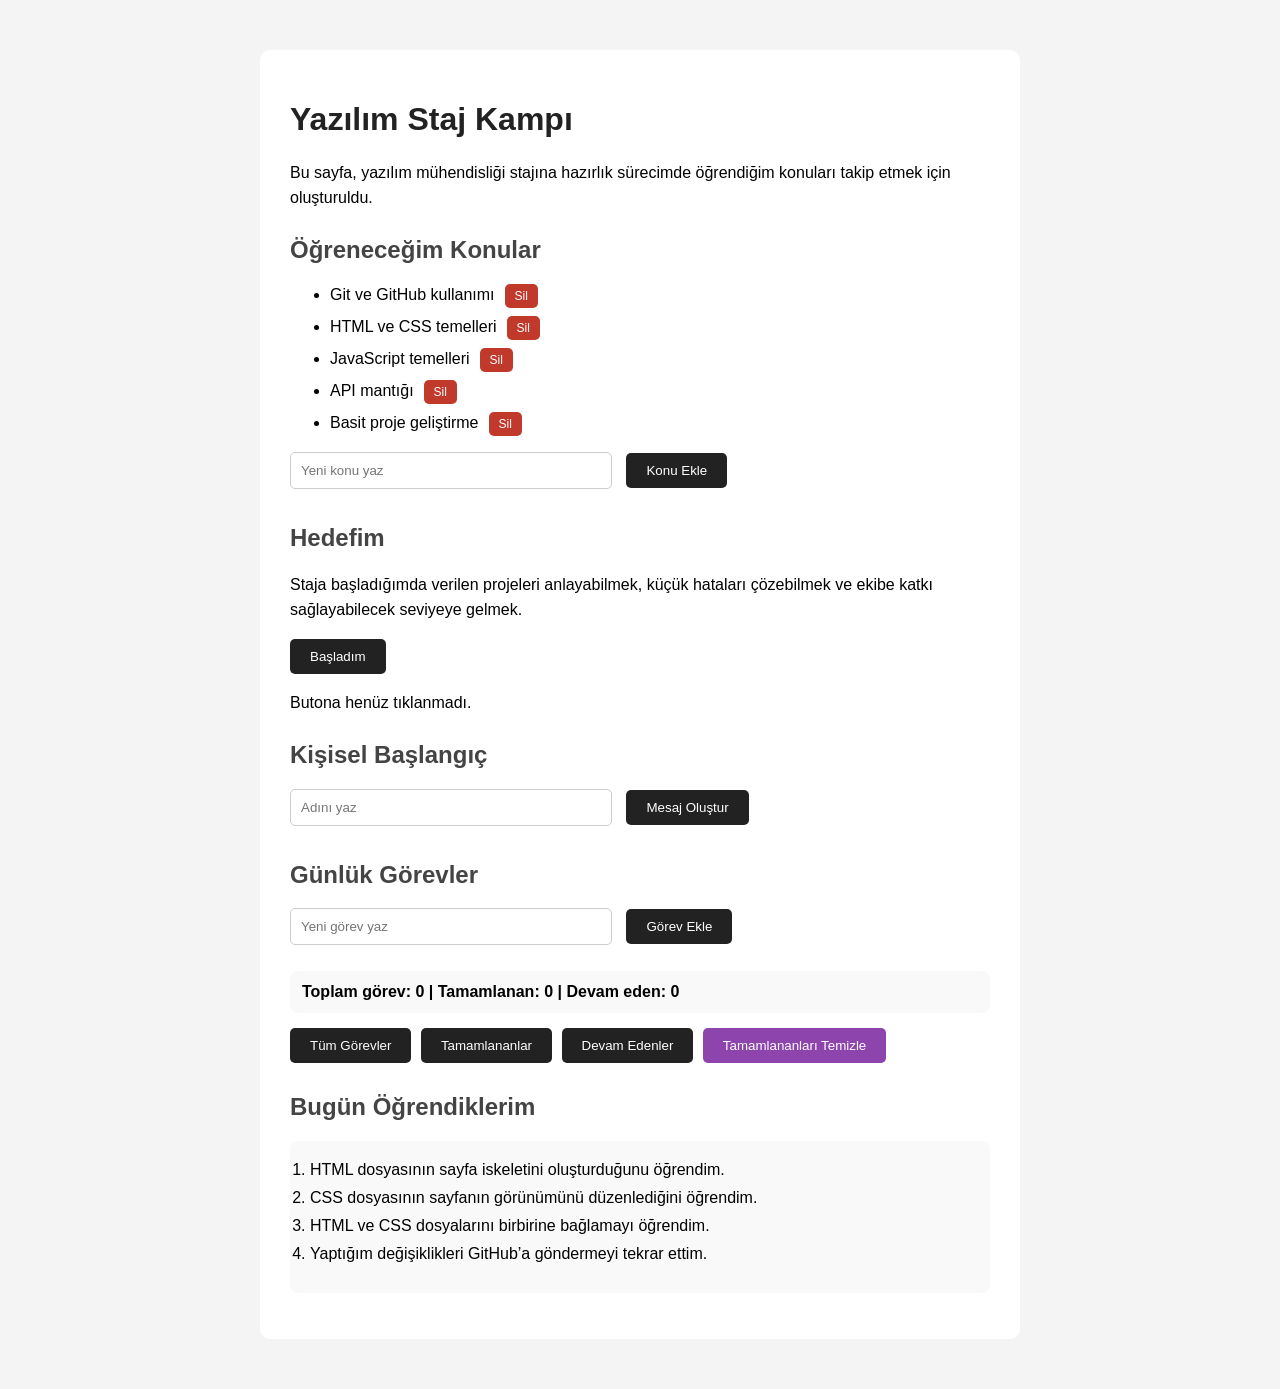
==== index.html @ 20e6ebf1 "tamamlanan gorevleri temizleme eklendi" ====
<!DOCTYPE html>
<html lang="tr">
<head>
  <meta charset="UTF-8">
  <meta name="viewport" content="width=device-width, initial-scale=1.0">
  <title>Yazılım Staj Kampı</title>
  <link rel="stylesheet" href="style.css">
</head>
<body>

  <div class="container">
    <h1>Yazılım Staj Kampı</h1>

    <p>
      Bu sayfa, yazılım mühendisliği stajına hazırlık sürecimde öğrendiğim konuları takip etmek için oluşturuldu.
    </p>

    <h2>Öğreneceğim Konular</h2>

    <ul id="konuListesi">
      <li>Git ve GitHub kullanımı</li>
      <li>HTML ve CSS temelleri</li>
      <li>JavaScript temelleri</li>
      <li>API mantığı</li>
      <li>Basit proje geliştirme</li>
    </ul>

    <input id="konuInput" type="text" placeholder="Yeni konu yaz">

    <button id="konuBtn">Konu Ekle</button>

    <p id="konuUyari"></p>

    <h2>Hedefim</h2>

    <p>
      Staja başladığımda verilen projeleri anlayabilmek, küçük hataları çözebilmek ve ekibe katkı sağlayabilecek seviyeye gelmek.
    </p>

    <button id="baslaBtn">Başladım</button>

    <p id="mesaj"></p>

    <p id="sayac">Butona henüz tıklanmadı.</p>

    <h2>Kişisel Başlangıç</h2>

    <input id="isimInput" type="text" placeholder="Adını yaz">

    <button id="isimBtn">Mesaj Oluştur</button>

    <p id="karsilama"></p>

    <h2>Günlük Görevler</h2>

    <input id="gorevInput" type="text" placeholder="Yeni görev yaz">

    <button id="gorevBtn">Görev Ekle</button>

    <p id="gorevUyari"></p>

    <div id="gorevOzeti" class="gorev-ozeti">
      Toplam görev: 0 | Tamamlanan: 0 | Devam eden: 0
    </div>

    <div class="filtreler">
      <button id="tumGorevlerBtn">Tüm Görevler</button>
      <button id="tamamlananGorevlerBtn">Tamamlananlar</button>
      <button id="devamEdenGorevlerBtn">Devam Edenler</button>
      <button id="tamamlananlariTemizleBtn">Tamamlananları Temizle</button>
    </div>

    <ul id="gorevListesi"></ul>

    <h2>Bugün Öğrendiklerim</h2>

    <ol>
      <li>HTML dosyasının sayfa iskeletini oluşturduğunu öğrendim.</li>
      <li>CSS dosyasının sayfanın görünümünü düzenlediğini öğrendim.</li>
      <li>HTML ve CSS dosyalarını birbirine bağlamayı öğrendim.</li>
      <li>Yaptığım değişiklikleri GitHub’a göndermeyi tekrar ettim.</li>
    </ol>
  </div>

  <script src="script.js"></script>
</body>
</html>
---- style.css ----
body {
  font-family: Arial, sans-serif;
  background-color: #f4f4f4;
  margin: 0;
  padding: 0;
}

.container {
  width: 80%;
  max-width: 700px;
  margin: 50px auto;
  background-color: white;
  padding: 30px;
  border-radius: 10px;
}

h1 {
  color: #222;
}

h2 {
  color: #444;
  margin-top: 25px;
}

p {
  line-height: 1.6;
}

li {
  margin-bottom: 8px;
}

button {
  padding: 10px 20px;
  border: none;
  background-color: #222;
  color: white;
  border-radius: 5px;
  cursor: pointer;
}

button:hover {
  opacity: 0.9;
}

ol {
  background-color: #f9f9f9;
  padding: 20px;
  border-radius: 8px;
}

ol li {
  margin-bottom: 10px;
}

input {
  padding: 10px;
  width: 70%;
  max-width: 300px;
  border: 1px solid #ccc;
  border-radius: 5px;
  margin-right: 10px;
  margin-bottom: 10px;
}

.silBtn {
  margin-left: 10px;
  padding: 5px 10px;
  background-color: #c0392b;
  color: white;
  font-size: 12px;
}

.tamamlandi {
  text-decoration: line-through;
  color: gray;
}

.gorevBtn {
  margin-left: 10px;
  padding: 5px 10px;
  font-size: 12px;
}

.filtreler {
  margin-top: 15px;
  margin-bottom: 15px;
}

.filtreler button {
  margin-right: 5px;
  margin-bottom: 5px;
}

.gorev-ozeti {
  background-color: #f9f9f9;
  padding: 12px;
  border-radius: 8px;
  margin-top: 10px;
  margin-bottom: 10px;
  font-weight: bold;
}

#tamamlananlariTemizleBtn {
  background-color: #8e44ad;
}
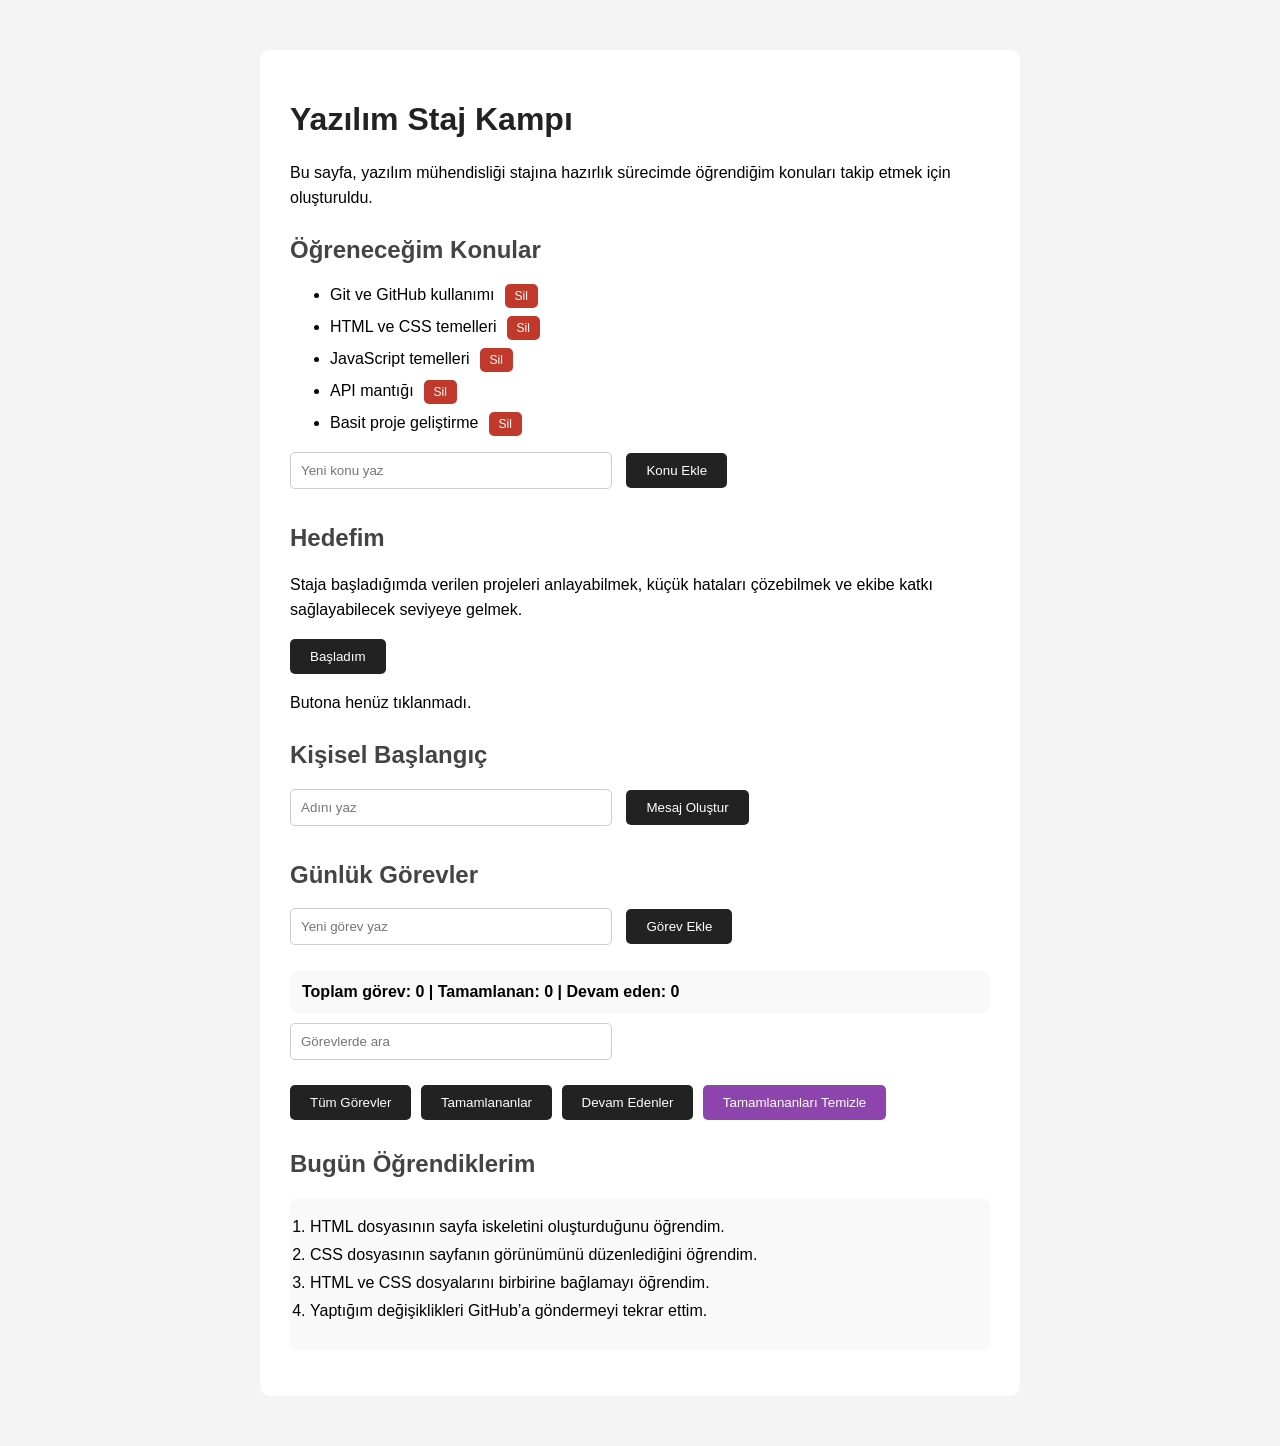
==== commit 2c174985: "gorev arama ozelligi eklendi" ====
--- a/index.html
+++ b/index.html
@@ -63,6 +63,8 @@
       Toplam görev: 0 | Tamamlanan: 0 | Devam eden: 0
     </div>
 
+    <input id="aramaInput" type="text" placeholder="Görevlerde ara">
+
     <div class="filtreler">
       <button id="tumGorevlerBtn">Tüm Görevler</button>
       <button id="tamamlananGorevlerBtn">Tamamlananlar</button>
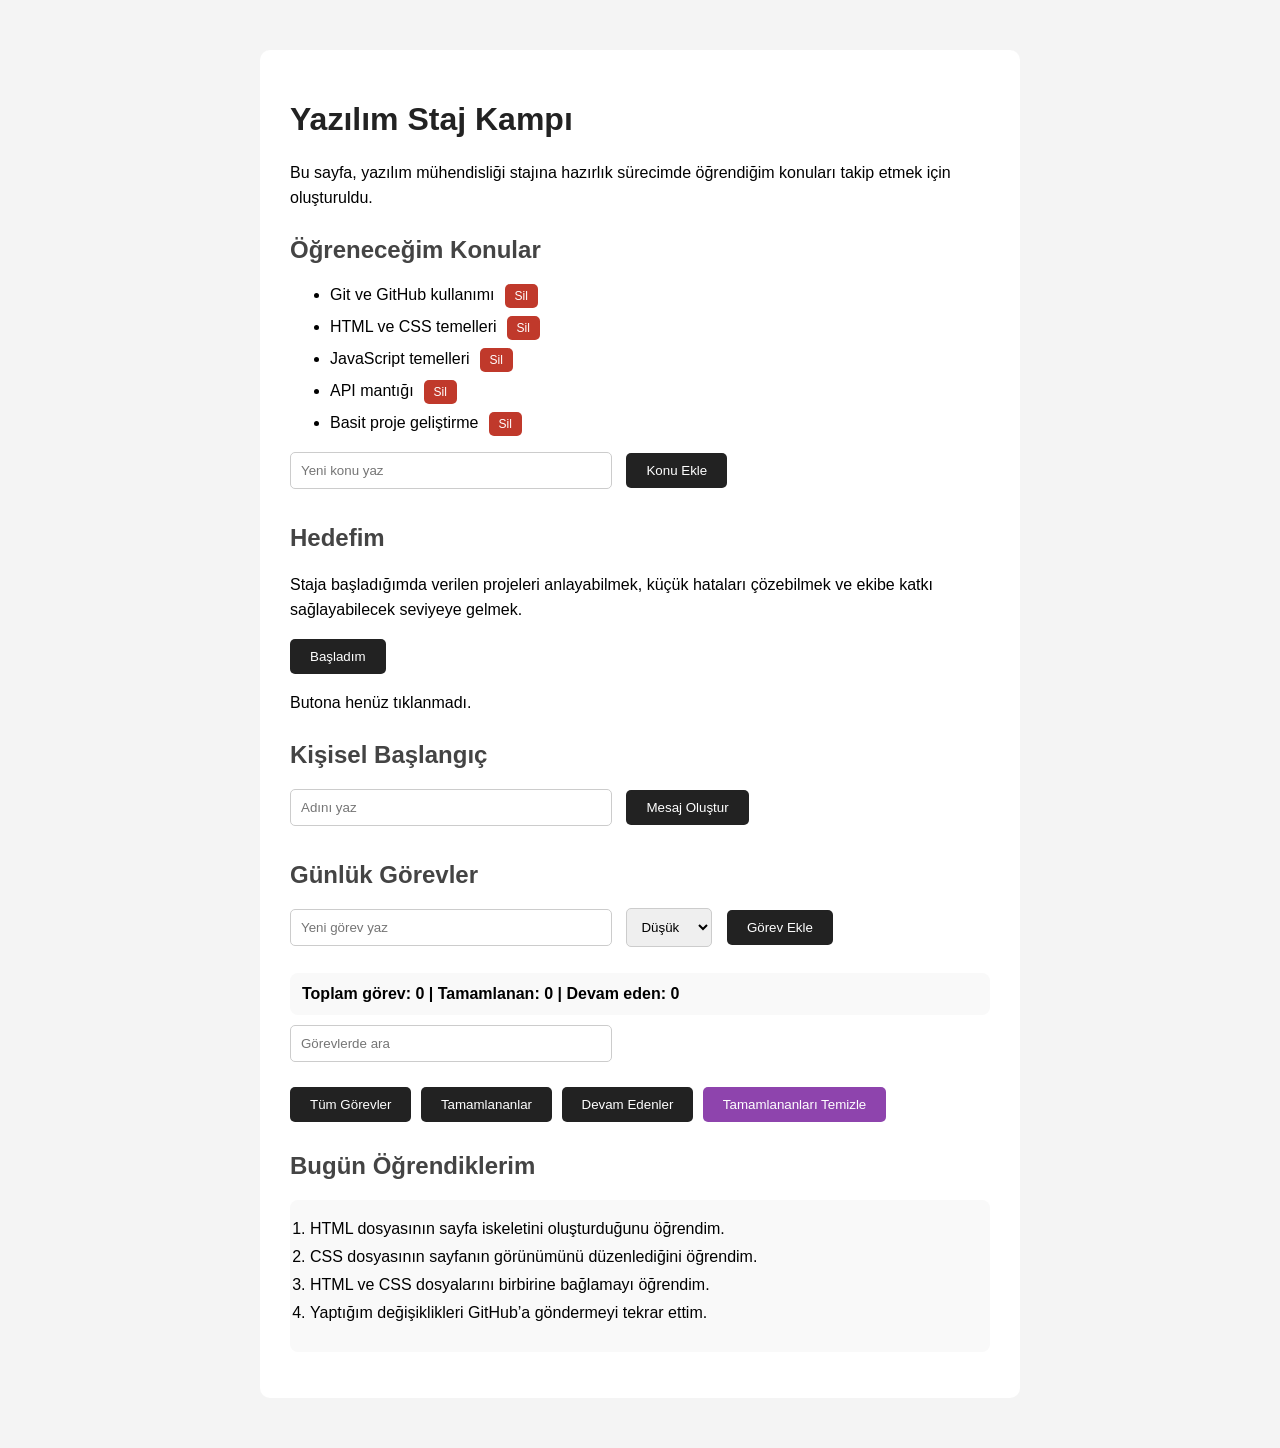
==== commit f265274b: "gorevlere oncelik eklendi" ====
--- a/index.html
+++ b/index.html
@@ -55,6 +55,12 @@
 
     <input id="gorevInput" type="text" placeholder="Yeni görev yaz">
 
+    <select id="oncelikSelect">
+      <option value="dusuk">Düşük</option>
+      <option value="orta">Orta</option>
+      <option value="yuksek">Yüksek</option>
+    </select>
+
     <button id="gorevBtn">Görev Ekle</button>
 
     <p id="gorevUyari"></p>
--- a/style.css
+++ b/style.css
@@ -64,6 +64,14 @@
   margin-bottom: 10px;
 }
 
+select {
+  padding: 10px;
+  border: 1px solid #ccc;
+  border-radius: 5px;
+  margin-right: 10px;
+  margin-bottom: 10px;
+}
+
 .silBtn {
   margin-left: 10px;
   padding: 5px 10px;
@@ -104,4 +112,27 @@
 
 #tamamlananlariTemizleBtn {
   background-color: #8e44ad;
+}
+
+.oncelik {
+  margin-left: 8px;
+  padding: 3px 7px;
+  border-radius: 5px;
+  font-size: 12px;
+  font-weight: bold;
+}
+
+.dusuk {
+  background-color: #d5f5e3;
+  color: #1e8449;
+}
+
+.orta {
+  background-color: #fcf3cf;
+  color: #b7950b;
+}
+
+.yuksek {
+  background-color: #fadbd8;
+  color: #c0392b;
 }
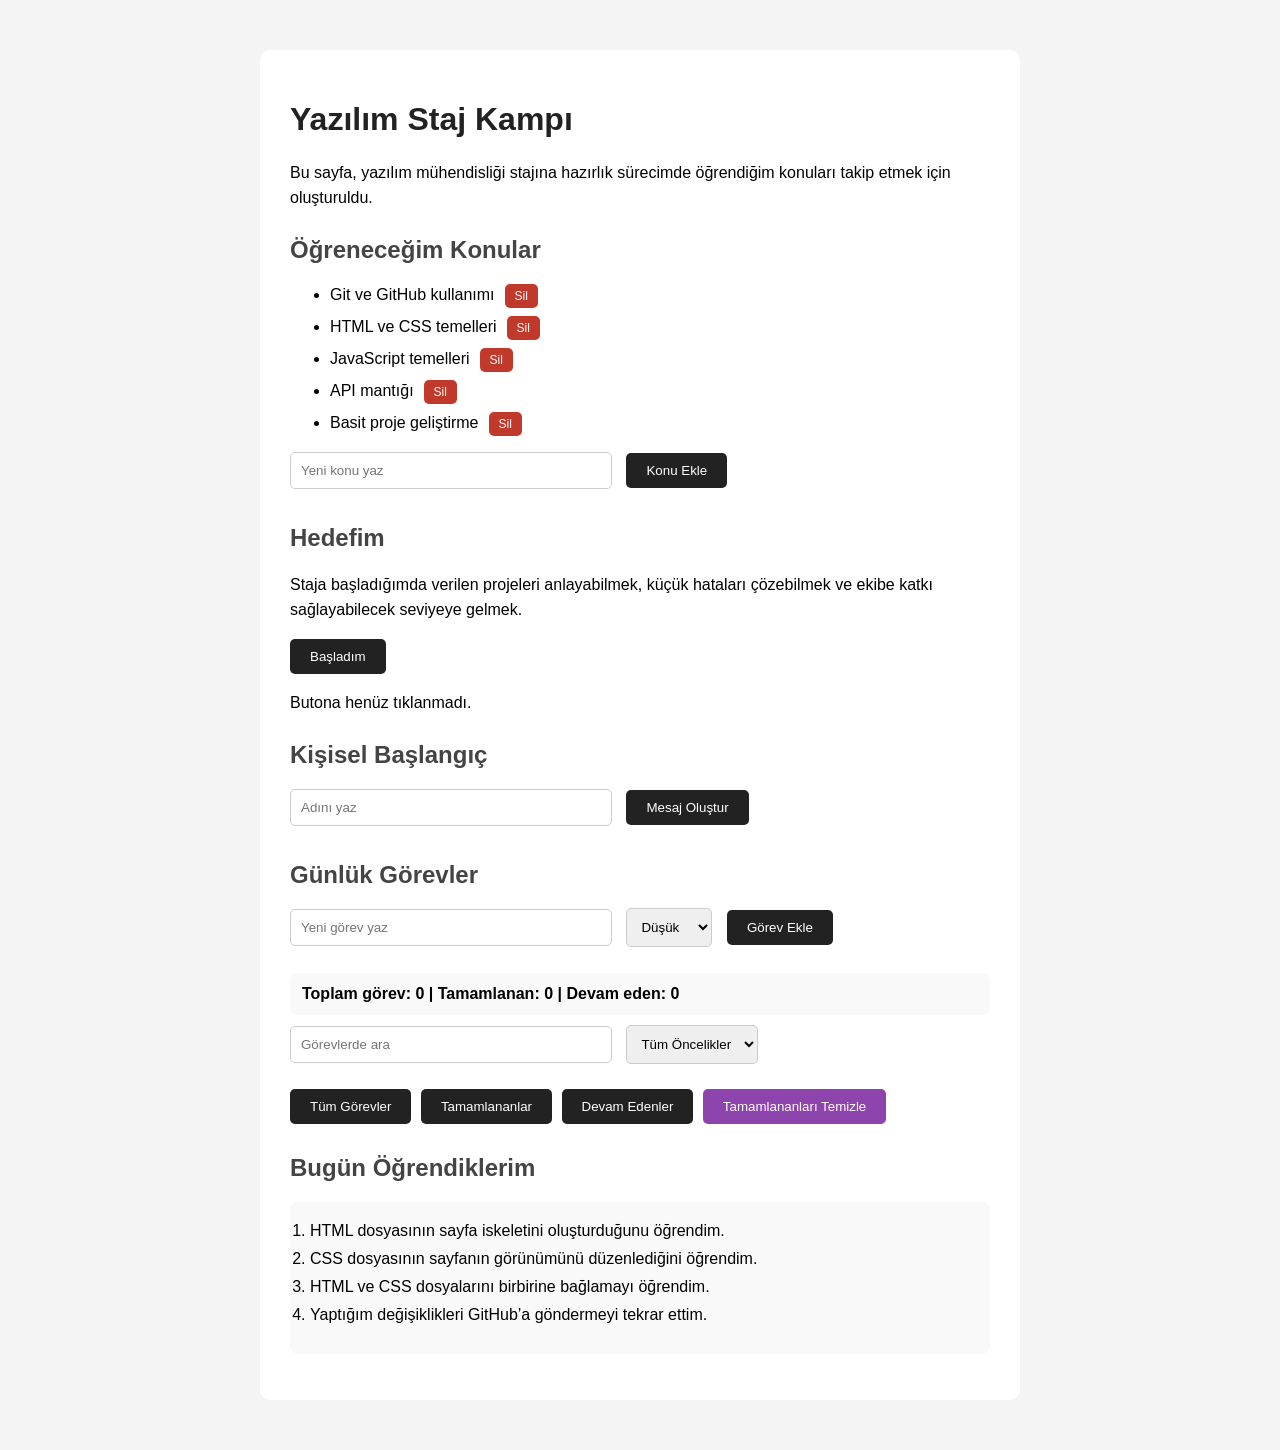
==== commit 38895a7a: "oncelik filtresi eklendi" ====
--- a/index.html
+++ b/index.html
@@ -71,6 +71,13 @@
 
     <input id="aramaInput" type="text" placeholder="Görevlerde ara">
 
+    <select id="oncelikFiltreSelect">
+      <option value="tum">Tüm Öncelikler</option>
+      <option value="dusuk">Düşük</option>
+      <option value="orta">Orta</option>
+      <option value="yuksek">Yüksek</option>
+    </select>
+
     <div class="filtreler">
       <button id="tumGorevlerBtn">Tüm Görevler</button>
       <button id="tamamlananGorevlerBtn">Tamamlananlar</button>
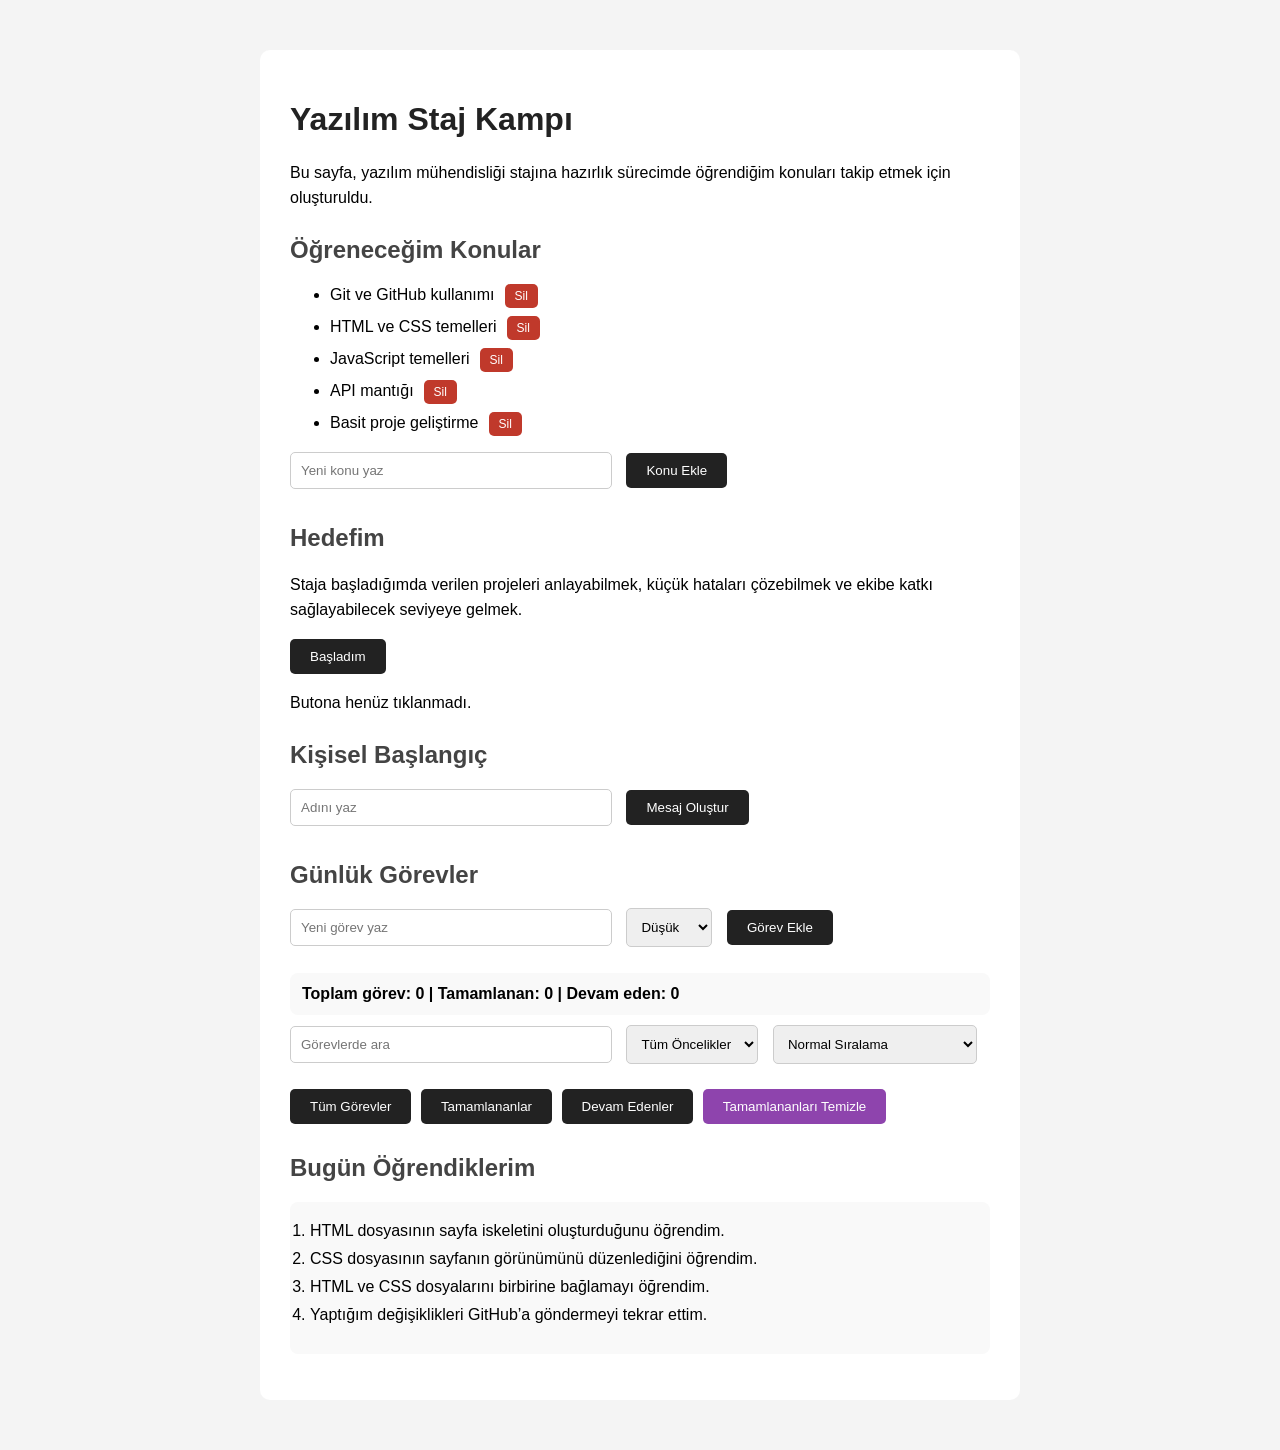
==== commit db8347dd: "gorev siralama eklendi" ====
--- a/index.html
+++ b/index.html
@@ -78,6 +78,12 @@
       <option value="yuksek">Yüksek</option>
     </select>
 
+    <select id="siralamaSelect">
+      <option value="normal">Normal Sıralama</option>
+      <option value="yuksektenDusuge">Öncelik: Yüksekten düşüğe</option>
+      <option value="dusuktenYuksege">Öncelik: Düşükten yükseğe</option>
+    </select>
+
     <div class="filtreler">
       <button id="tumGorevlerBtn">Tüm Görevler</button>
       <button id="tamamlananGorevlerBtn">Tamamlananlar</button>
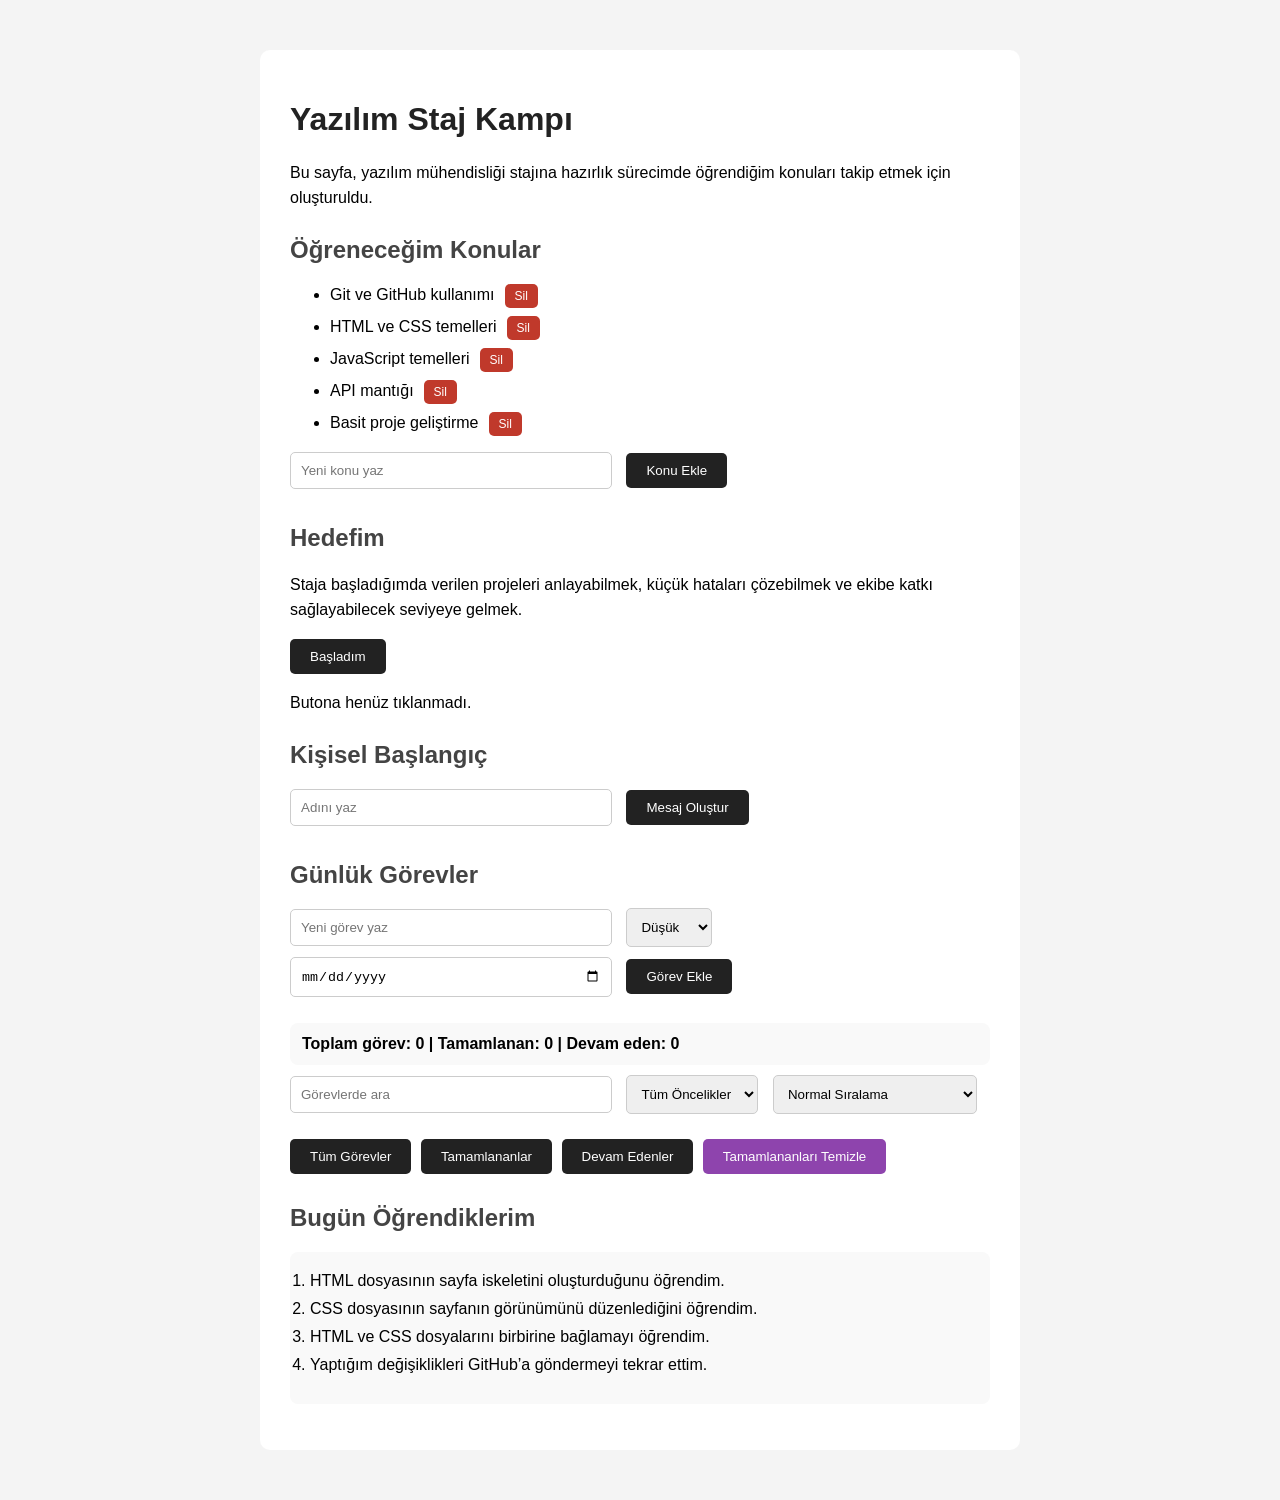
==== commit ba716bde: "gorevlere son tarih eklendi" ====
--- a/index.html
+++ b/index.html
@@ -61,6 +61,8 @@
       <option value="yuksek">Yüksek</option>
     </select>
 
+    <input id="tarihInput" type="date">
+
     <button id="gorevBtn">Görev Ekle</button>
 
     <p id="gorevUyari"></p>
--- a/style.css
+++ b/style.css
@@ -135,4 +135,19 @@
 .yuksek {
   background-color: #fadbd8;
   color: #c0392b;
+}
+
+.tarih {
+  margin-left: 8px;
+  padding: 3px 7px;
+  border-radius: 5px;
+  font-size: 12px;
+  background-color: #eaf2f8;
+  color: #2874a6;
+}
+
+.gecikti {
+  background-color: #fdecea;
+  padding: 6px;
+  border-radius: 6px;
 }
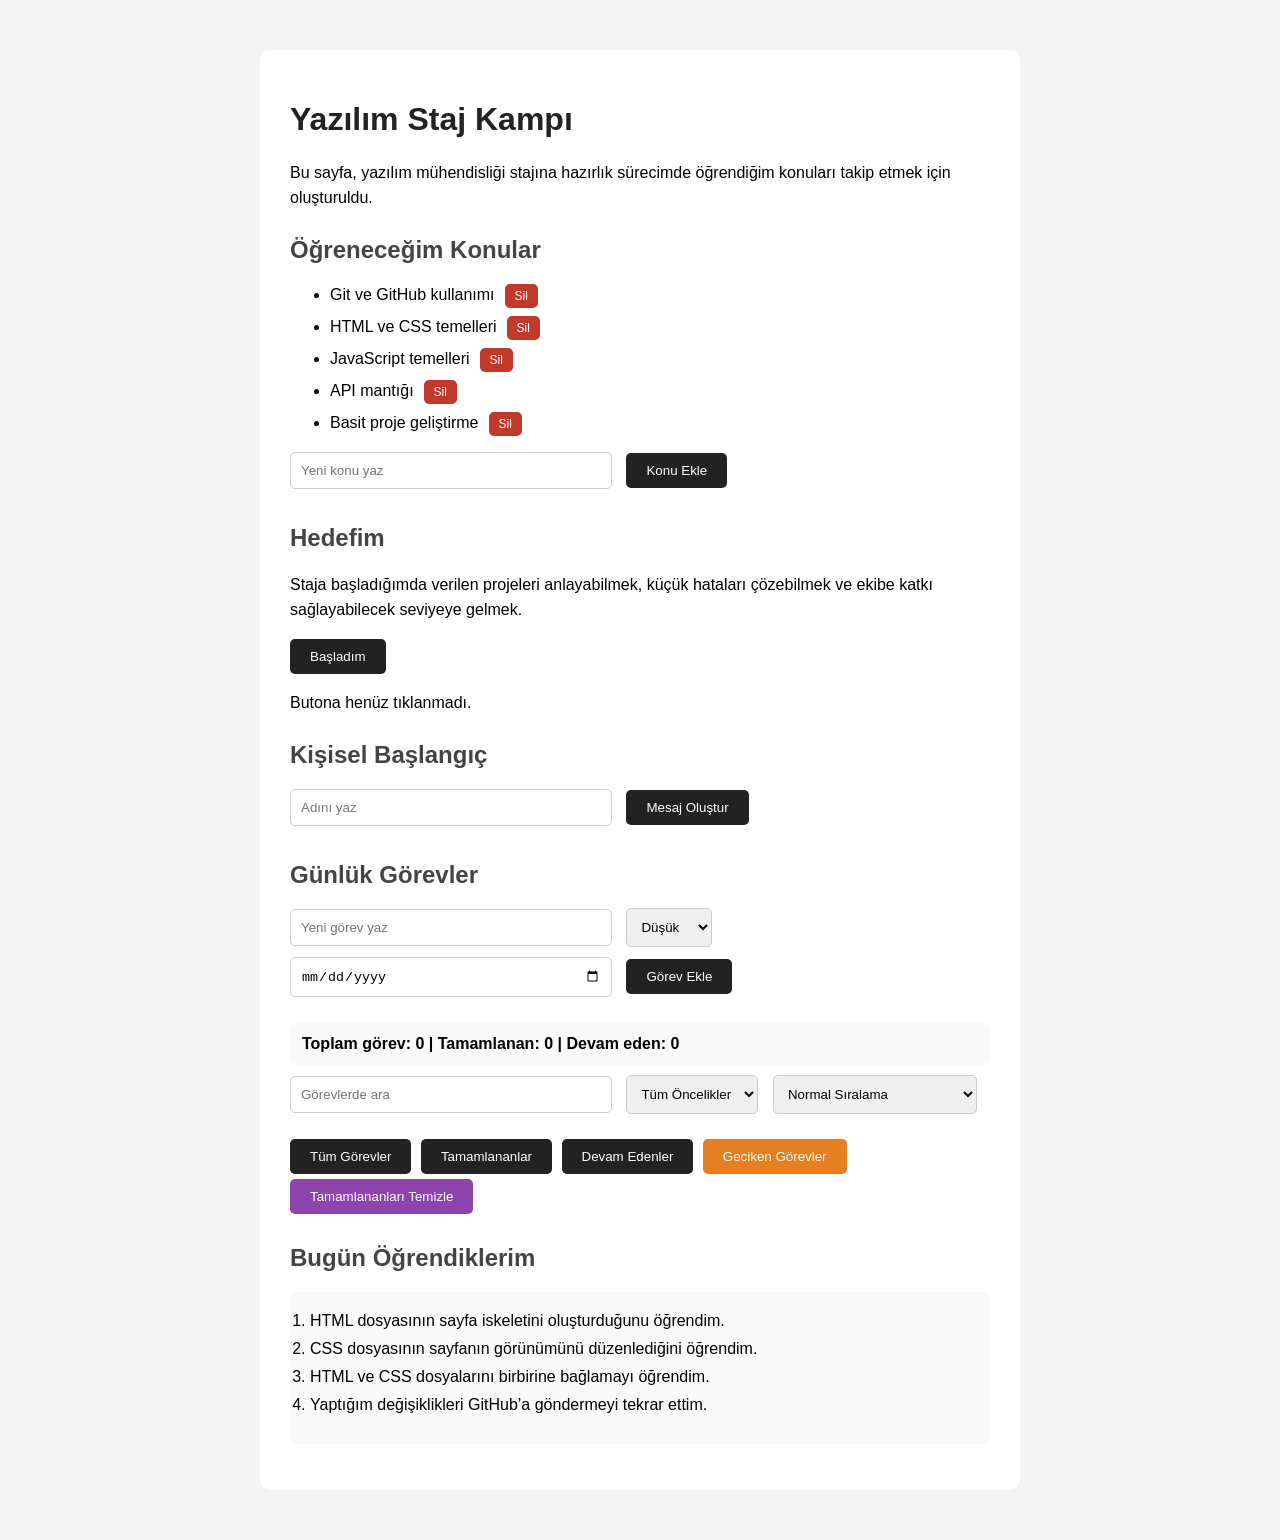
==== commit 3d4fc8b6: "geciken gorev filtresi eklendi" ====
--- a/index.html
+++ b/index.html
@@ -90,6 +90,7 @@
       <button id="tumGorevlerBtn">Tüm Görevler</button>
       <button id="tamamlananGorevlerBtn">Tamamlananlar</button>
       <button id="devamEdenGorevlerBtn">Devam Edenler</button>
+      <button id="gecikenGorevlerBtn">Geciken Görevler</button>
       <button id="tamamlananlariTemizleBtn">Tamamlananları Temizle</button>
     </div>
 
--- a/style.css
+++ b/style.css
@@ -110,6 +110,10 @@
   font-weight: bold;
 }
 
+#gecikenGorevlerBtn {
+  background-color: #e67e22;
+}
+
 #tamamlananlariTemizleBtn {
   background-color: #8e44ad;
 }
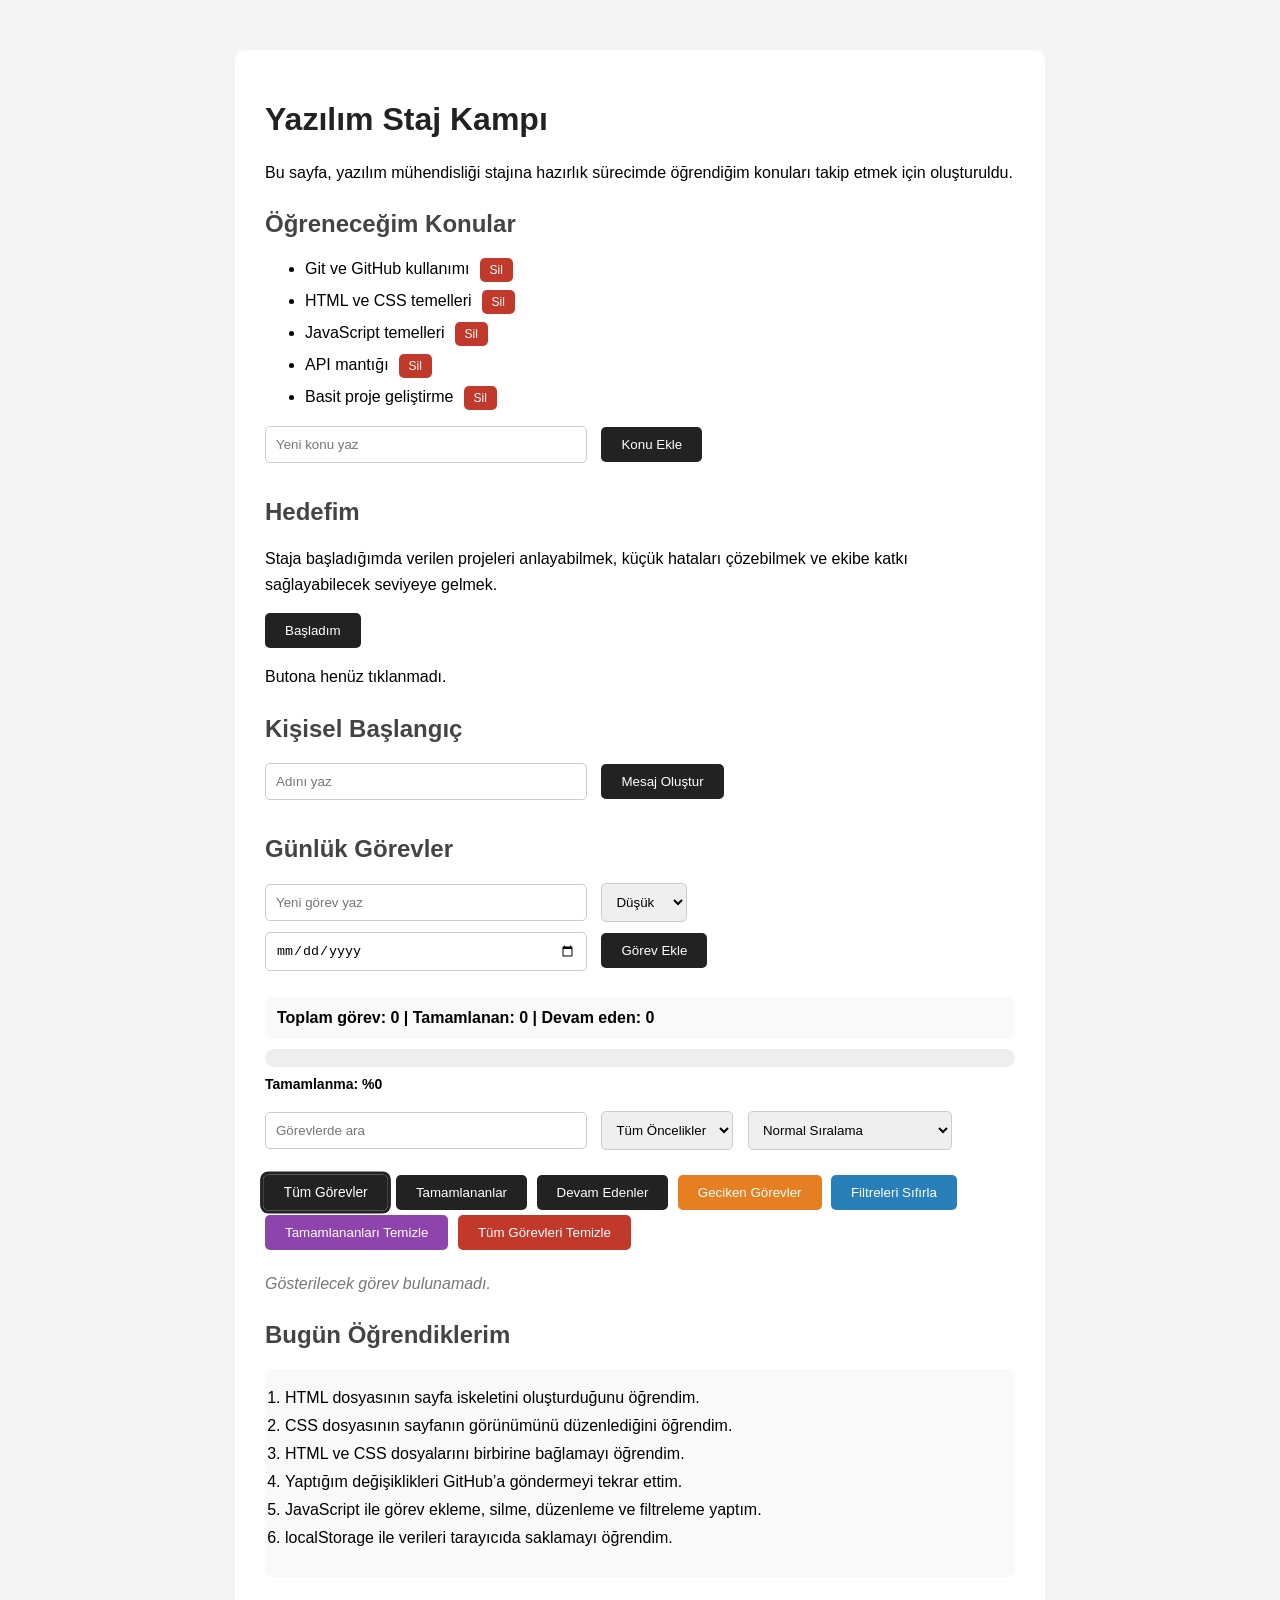
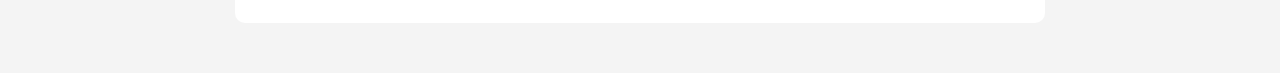
==== commit 46566eb2: "todo uygulamasi final ozellikleri eklendi" ====
--- a/index.html
+++ b/index.html
@@ -71,6 +71,14 @@
       Toplam görev: 0 | Tamamlanan: 0 | Devam eden: 0
     </div>
 
+    <div class="ilerleme-alani">
+      <div class="ilerleme-dis">
+        <div id="ilerlemeCubugu" class="ilerleme-ic"></div>
+      </div>
+
+      <p id="ilerlemeYazisi">Tamamlanma: %0</p>
+    </div>
+
     <input id="aramaInput" type="text" placeholder="Görevlerde ara">
 
     <select id="oncelikFiltreSelect">
@@ -84,6 +92,8 @@
       <option value="normal">Normal Sıralama</option>
       <option value="yuksektenDusuge">Öncelik: Yüksekten düşüğe</option>
       <option value="dusuktenYuksege">Öncelik: Düşükten yükseğe</option>
+      <option value="tarihYakindanUzaga">Son tarih: Yakından uzağa</option>
+      <option value="tarihUzaktanYakina">Son tarih: Uzaktan yakına</option>
     </select>
 
     <div class="filtreler">
@@ -91,10 +101,14 @@
       <button id="tamamlananGorevlerBtn">Tamamlananlar</button>
       <button id="devamEdenGorevlerBtn">Devam Edenler</button>
       <button id="gecikenGorevlerBtn">Geciken Görevler</button>
+      <button id="filtreleriSifirlaBtn">Filtreleri Sıfırla</button>
       <button id="tamamlananlariTemizleBtn">Tamamlananları Temizle</button>
+      <button id="tumGorevleriTemizleBtn">Tüm Görevleri Temizle</button>
     </div>
 
     <ul id="gorevListesi"></ul>
+
+    <p id="bosListeMesaji" class="bos-liste-mesaji"></p>
 
     <h2>Bugün Öğrendiklerim</h2>
 
@@ -103,6 +117,8 @@
       <li>CSS dosyasının sayfanın görünümünü düzenlediğini öğrendim.</li>
       <li>HTML ve CSS dosyalarını birbirine bağlamayı öğrendim.</li>
       <li>Yaptığım değişiklikleri GitHub’a göndermeyi tekrar ettim.</li>
+      <li>JavaScript ile görev ekleme, silme, düzenleme ve filtreleme yaptım.</li>
+      <li>localStorage ile verileri tarayıcıda saklamayı öğrendim.</li>
     </ol>
   </div>
 
--- a/style.css
+++ b/style.css
@@ -7,7 +7,7 @@
 
 .container {
   width: 80%;
-  max-width: 700px;
+  max-width: 750px;
   margin: 50px auto;
   background-color: white;
   padding: 30px;
@@ -110,12 +110,51 @@
   font-weight: bold;
 }
 
+.ilerleme-alani {
+  margin-top: 10px;
+  margin-bottom: 15px;
+}
+
+.ilerleme-dis {
+  width: 100%;
+  height: 18px;
+  background-color: #eee;
+  border-radius: 20px;
+  overflow: hidden;
+}
+
+.ilerleme-ic {
+  width: 0%;
+  height: 100%;
+  background-color: #27ae60;
+  transition: width 0.3s;
+}
+
+#ilerlemeYazisi {
+  font-size: 14px;
+  margin-top: 6px;
+  font-weight: bold;
+}
+
 #gecikenGorevlerBtn {
   background-color: #e67e22;
 }
 
+#filtreleriSifirlaBtn {
+  background-color: #2980b9;
+}
+
 #tamamlananlariTemizleBtn {
   background-color: #8e44ad;
+}
+
+#tumGorevleriTemizleBtn {
+  background-color: #c0392b;
+}
+
+.aktif-filtre {
+  outline: 3px solid #222;
+  transform: scale(1.03);
 }
 
 .oncelik {
@@ -154,4 +193,10 @@
   background-color: #fdecea;
   padding: 6px;
   border-radius: 6px;
+}
+
+.bos-liste-mesaji {
+  color: #777;
+  font-style: italic;
+  margin-top: 10px;
 }
